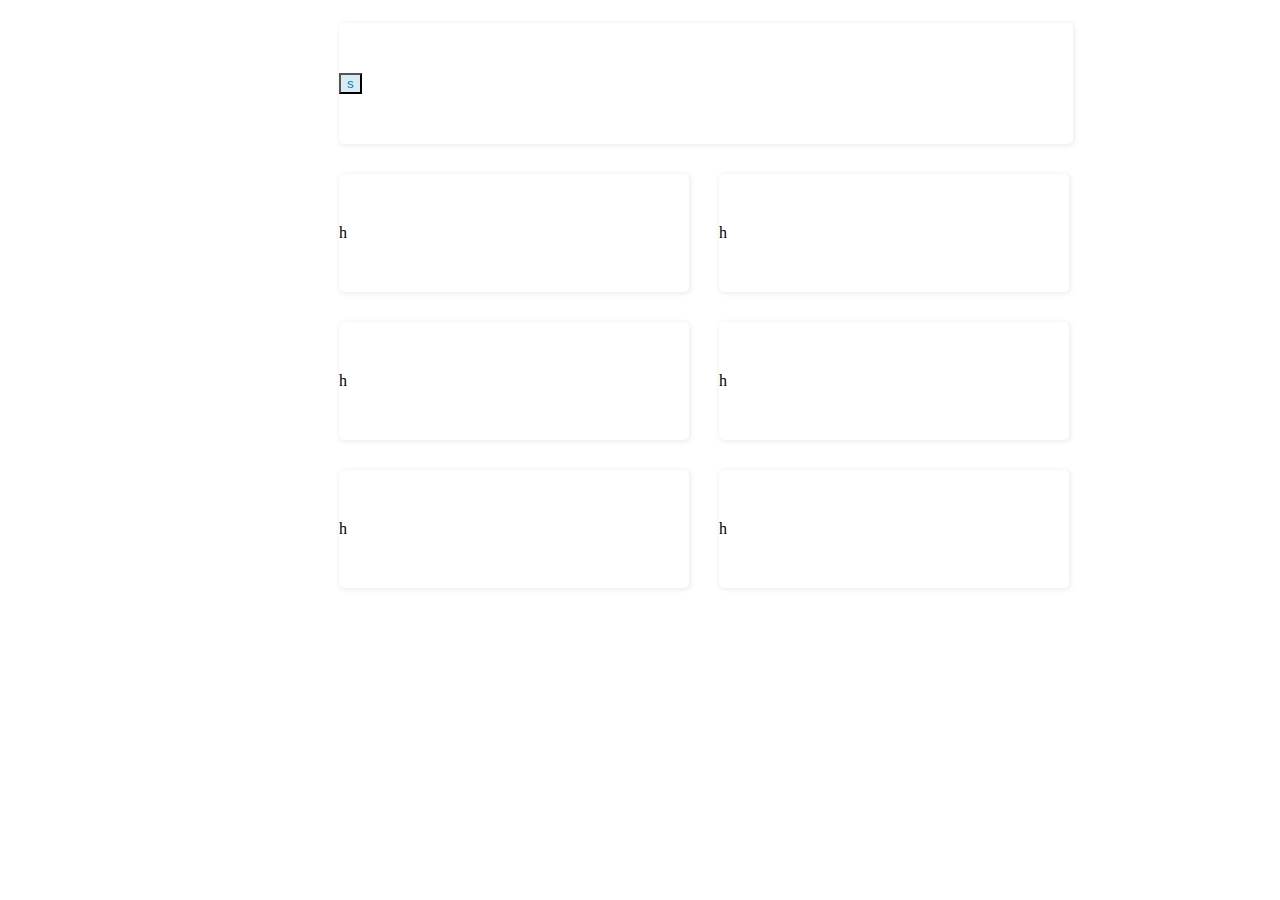
==== html/index.html @ aa1c4228 "Comienzo parte 2 del body" ====
<!DOCTYPE html>
<html lang="en">
<head>
    <meta charset="UTF-8">
    <meta name="viewport" content="width=device-width, initial-scale=1.0">
    <link rel="stylesheet" type="text/css" href="../css/index.css">
    <title>CaixaBank</title>
</head>
<body>

    <div class="l-columns">
        <div class="l-columns--2">
        <div class="c-card c-card--colspan"><button class="c-card__button">s</button></div>
    </div>
        <div class="c-card">h</div>
        <div class="c-card">h</div>
        <div class="c-card">h</div>
        <div class="c-card">h</div>
        <div class="c-card">h</div>
        <div class="c-card">h</div>
    </div>
    
    <div>

    </div>

</body>
</html>
---- css/index.css ----
:root {
    --color-primary: #D9ECF3;
    --color-secondary: #007EAE;
    --color-black: #ffffff;
    --color-shadow: #EEEEEE;
}


.c-card {
    --color-background: var(--color-shadow);

    box-shadow: 1px 1px 5px 1px var(--color-background);
    border-radius: 5px;
    width: 350px;
    padding: 50px 0px 50px 0px;
    margin: 15px 15px 15px 15px;
}

.c-card--colspan {
    padding-right: 384px;
}

.c-card__button {
    --color-strong: var(--color-primary);
    --color-weak: var(--color-secondary);

    background-color: var(--color-strong);
    color: var(--color-weak);
}

.l-columns {
    display: grid;
    grid-template-columns: 1fr 1fr;
    grid-template-rows: 1fr;
    width: 0px;
    margin-left: 25%; 
}

.l-columns--2 {
    grid-column: span 2;
}
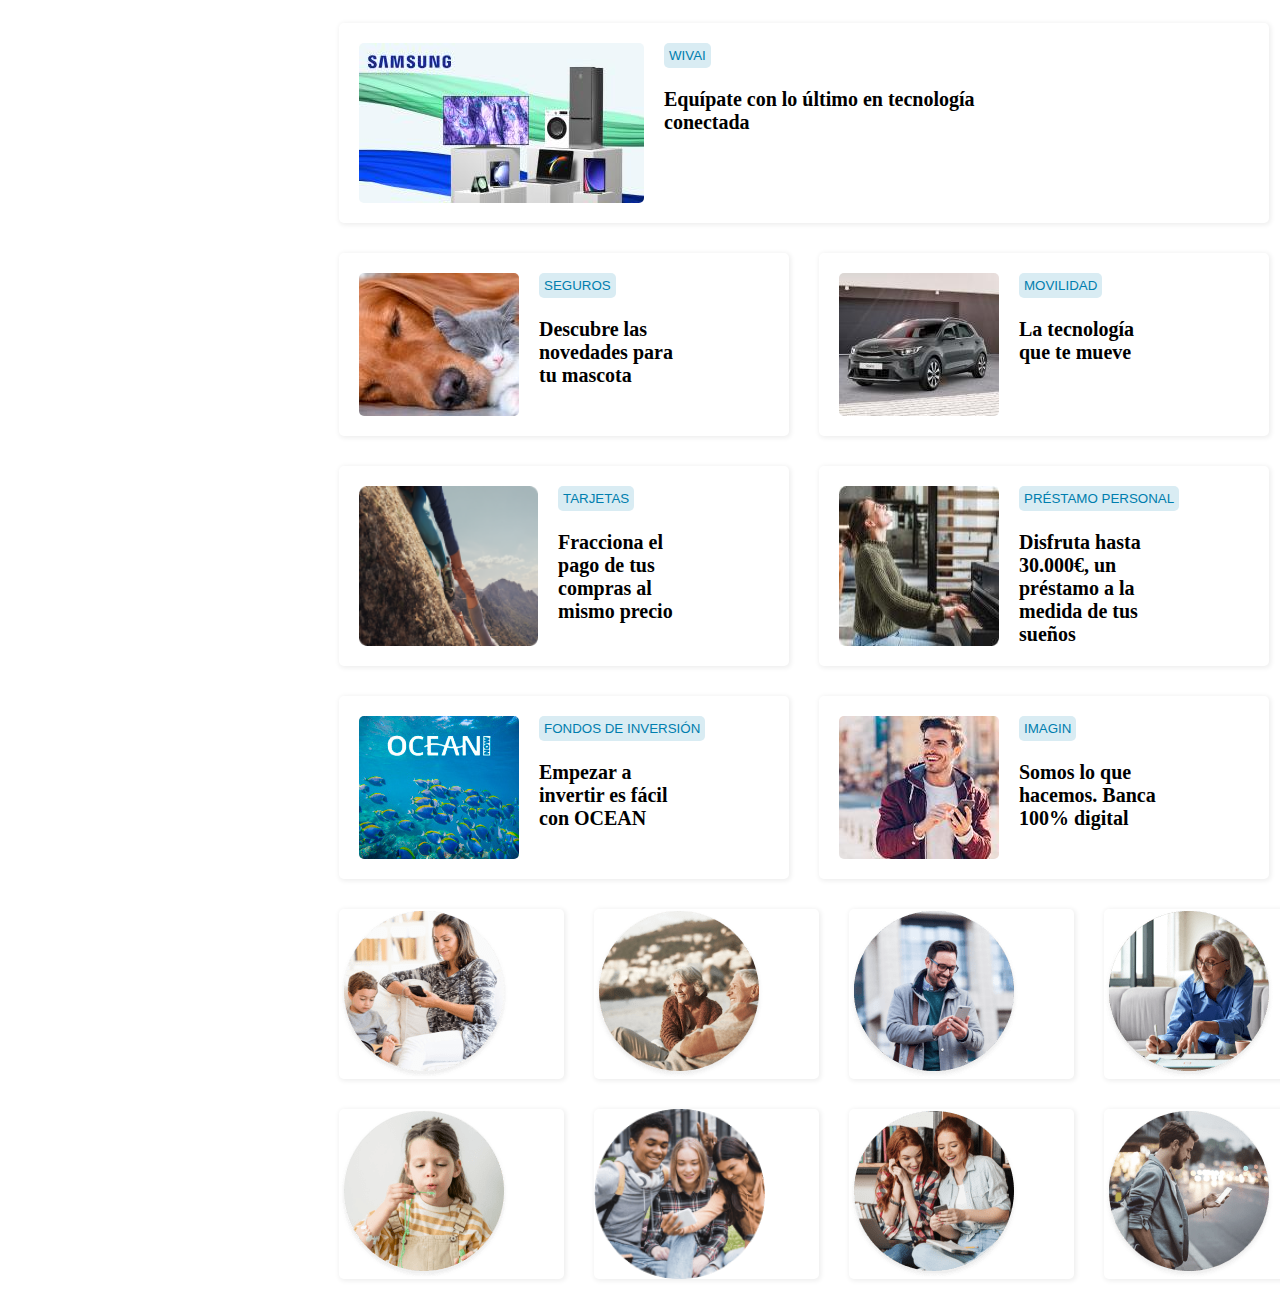
==== commit 2ee2df50: "Primer div terminado y empezando el segundo" ====
--- a/html/index.html
+++ b/html/index.html
@@ -1,28 +1,89 @@
 <!DOCTYPE html>
 <html lang="en">
+
 <head>
     <meta charset="UTF-8">
     <meta name="viewport" content="width=device-width, initial-scale=1.0">
     <link rel="stylesheet" type="text/css" href="../css/index.css">
     <title>CaixaBank</title>
 </head>
+
 <body>
 
     <div class="l-columns">
         <div class="l-columns--2">
-        <div class="c-card c-card--colspan"><button class="c-card__button">s</button></div>
+            <div class="c-card c-card--colspan"><img class="c-card__image"
+                    src="../images/ecosistemasamsungdoble.jpg" alt="">
+                <div><button class="c-card__button">WIVAI</button>
+                    <p class="c-card__text--colspan">Equípate con lo último en tecnología conectada</p>
+                </div>
+            </div>
+        </div>
+        <div class="c-card"><img class="c-card__image" src="../images/160x143_mascotas.jpg"
+                alt="">
+            <div>
+                <div><button class="c-card__button">SEGUROS</button>
+                    <p class="c-card__text">Descubre las novedades para tu mascota</p>
+                </div>
+            </div>
+        </div>
+        <div class="c-card"><img class="c-card__image" src="../images/160x143_imag_Destacado_home_simple_KIA.jpg"
+                alt="">
+            <div>
+                <div><button class="c-card__button">MOVILIDAD</button>
+                    <p class="c-card__text">La tecnología que te mueve</p>
+                </div>
+            </div>
+        </div>
+        <div class="c-card"><img class="c-card__image" src="../images/izzinow.png"
+                alt="">
+            <div>
+                <div><button class="c-card__button">TARJETAS</button>
+                    <p class="c-card__text">Fracciona el pago de tus compras al mismo precio</p>
+                </div>
+            </div>
+        </div>
+        <div class="c-card"><img class="c-card__image" src="../images/Destacado_HomeSimpleIMG-Personal.jpg"
+                alt="">
+            <div>
+                <div><button class="c-card__button">PRÉSTAMO PERSONAL</button>
+                    <p class="c-card__text">Disfruta hasta 30.000€, un préstamo a la medida de tus sueños</p>
+                </div>
+            </div>
+        </div>
+        <div class="c-card"><img class="c-card__image" src="../images/oceanOK.jpg"
+                alt="">
+            <div>
+                <div><button class="c-card__button">FONDOS DE INVERSIÓN</button>
+                    <p class="c-card__text">Empezar a invertir es fácil con OCEAN</p>
+                </div>
+            </div>
+        </div>
+        <div class="c-card"><img class="c-card__image" src="../images/160x143px_destacado_portal.jpg"
+            alt="">
+        <div>
+            <div><button class="c-card__button">IMAGIN</button>
+                <p class="c-card__text">Somos lo que hacemos. Banca 100% digital</p>
+            </div>
+        </div>
     </div>
-        <div class="c-card">h</div>
-        <div class="c-card">h</div>
-        <div class="c-card">h</div>
-        <div class="c-card">h</div>
-        <div class="c-card">h</div>
-        <div class="c-card">h</div>
     </div>
-    
+
+    <div class="l-columns l-columns--4">
+        <div class="c-card--modify"><img src="../images/Amedida_Desktop_08.png" alt=""></div>
+        <div class="c-card--modify"><img src="../images/Amedida_Desktop_05.png" alt=""></div>
+        <div class="c-card--modify"><img src="../images/bancapremier3_160.png" alt=""></div>
+        <div class="c-card--modify"><img src="../images/bancaprivada2_160.png" alt=""></div>
+        <div class="c-card--modify"><img src="../images/Amedida_Desktop_07.png" alt=""></div>
+        <div class="c-card--modify"><img src="../images/imaginteens.png" alt=""></div>
+        <div class="c-card--modify"><img src="../images/Amedida_Desktop_06.png" alt=""></div>
+        <div class="c-card--modify"><img src="../images/Amedida_Desktop_01.png" alt=""></div>
+    </div>
+
     <div>
 
     </div>
 
 </body>
+
 </html>--- a/css/index.css
+++ b/css/index.css
@@ -9,15 +9,15 @@
 .c-card {
     --color-background: var(--color-shadow);
 
+    display: flex;
     box-shadow: 1px 1px 5px 1px var(--color-background);
     border-radius: 5px;
-    width: 350px;
-    padding: 50px 0px 50px 0px;
+    width: 450px;
     margin: 15px 15px 15px 15px;
 }
 
 .c-card--colspan {
-    padding-right: 384px;
+    padding-right: 480px;
 }
 
 .c-card__button {
@@ -26,6 +26,37 @@
 
     background-color: var(--color-strong);
     color: var(--color-weak);
+    margin: 20px 0px 0px 0px;
+    padding: 5px;
+    border-radius: 5px 5px 5px 5px;
+    border-style: none;
+}
+
+.c-card__image {
+    margin: 20px 20px 20px 20px;
+    border-radius: 5px;
+}
+
+.c-card__text {
+    width: 140px;
+    font-weight: bold;
+    font-size: 20px;
+}
+
+.c-card__text--colspan {
+    width: 400px;
+    font-weight: bold;
+    font-size: 20px;
+}
+
+.c-card--modify {
+    --color-background: var(--color-shadow);
+
+    display: flex;
+    box-shadow: 1px 1px 5px 1px var(--color-background);
+    border-radius: 5px;
+    width: 225px;
+    margin: 15px 15px 15px 15px;
 }
 
 .l-columns {
@@ -38,4 +69,11 @@
 
 .l-columns--2 {
     grid-column: span 2;
+}
+
+.l-columns--4 {
+    --color-background: var(--color-background);
+    display: grid;
+    grid-template-columns: 1fr 1fr 1fr 1fr;
+    grid-template-rows: 1fr;
 }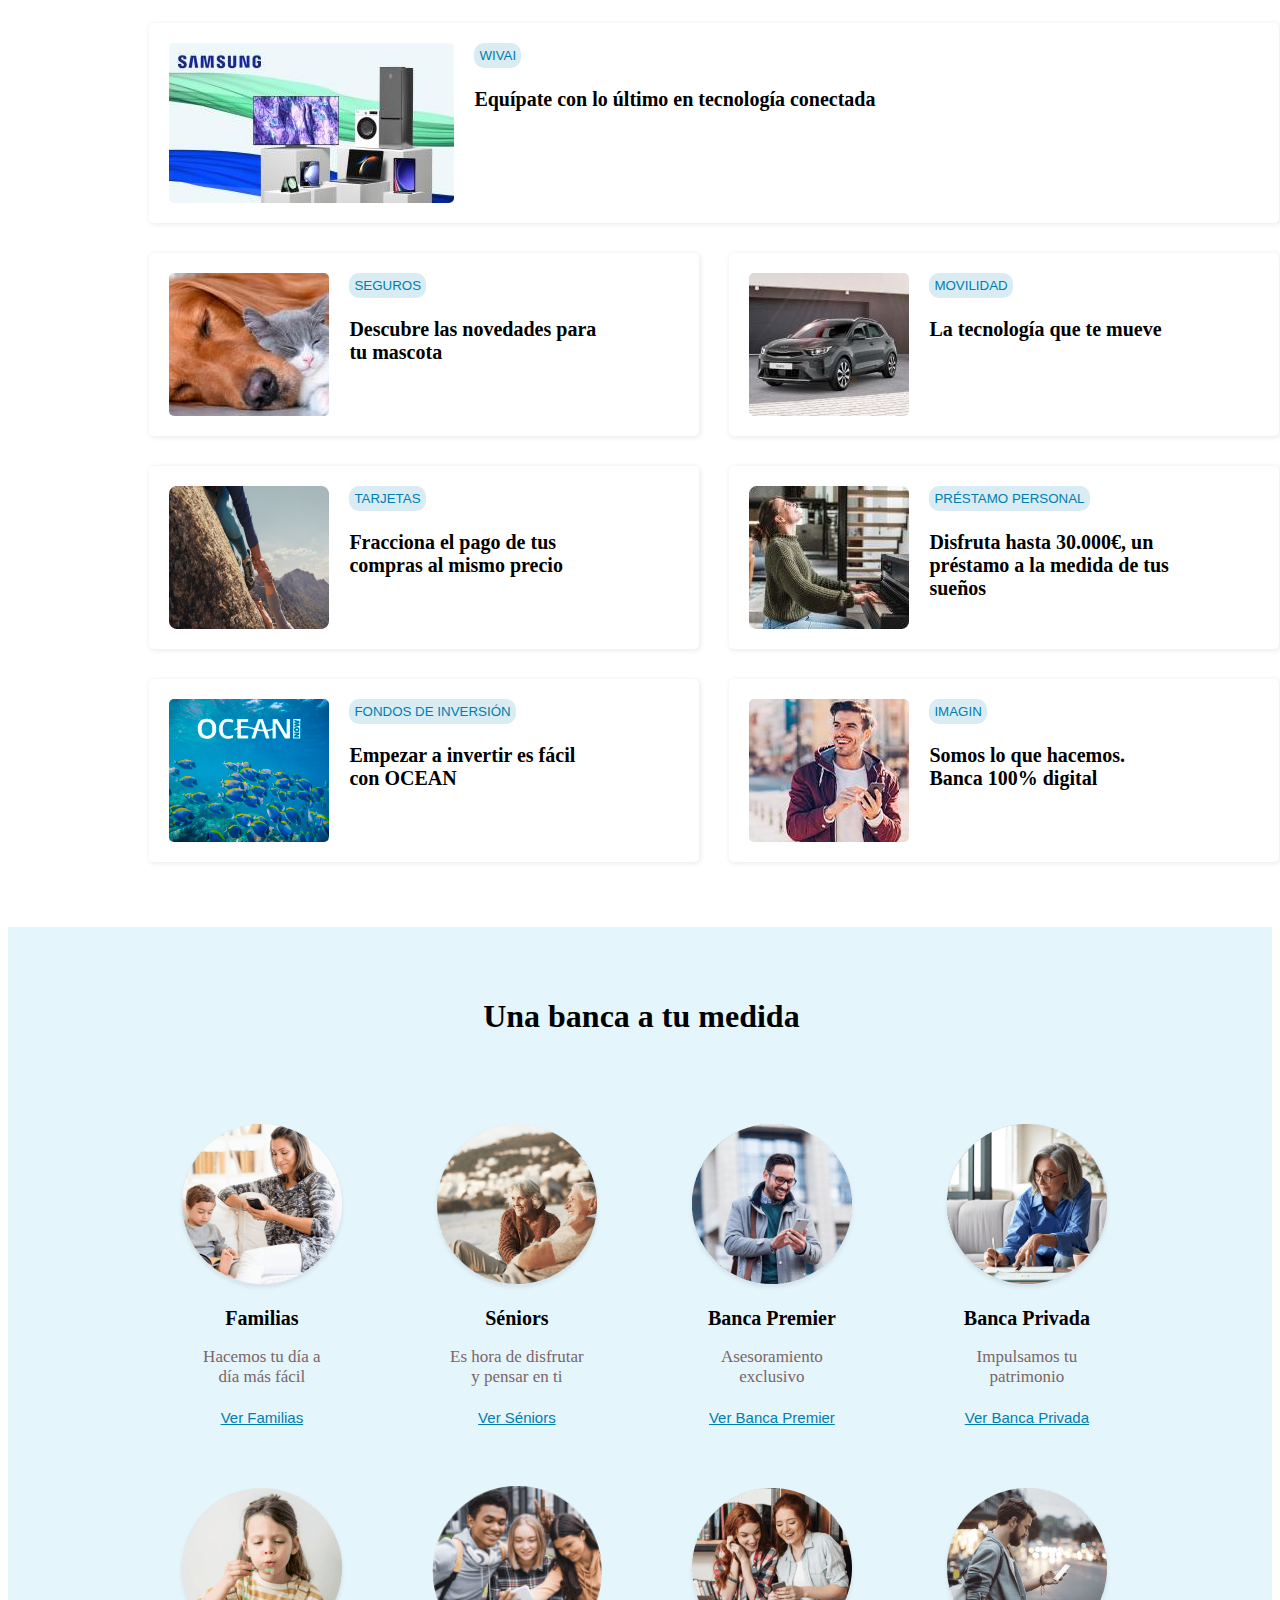
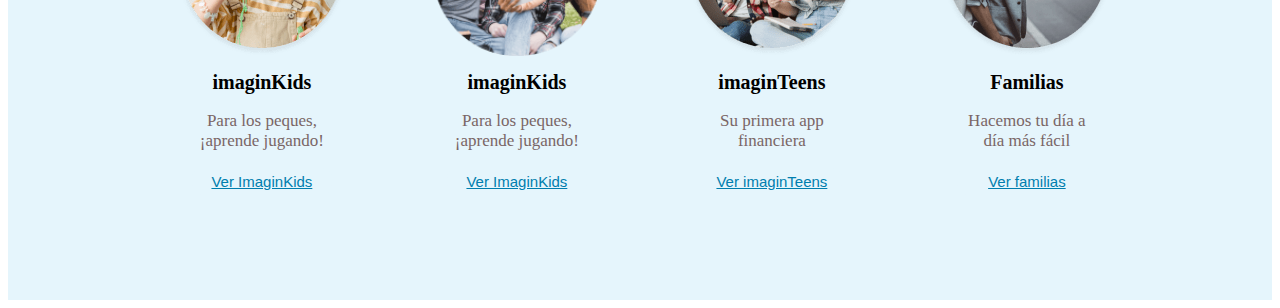
==== commit 26f5899c: "rama body 2 terminada" ====
--- a/html/index.html
+++ b/html/index.html
@@ -9,18 +9,17 @@
 </head>
 
 <body>
-
+    <div class="l-background">
     <div class="l-columns">
         <div class="l-columns--2">
-            <div class="c-card c-card--colspan"><img class="c-card__image"
-                    src="../images/ecosistemasamsungdoble.jpg" alt="">
+            <div class="c-card c-card--colspan"><img class="c-card__image" src="../images/ecosistemasamsungdoble.jpg"
+                    alt="">
                 <div><button class="c-card__button">WIVAI</button>
                     <p class="c-card__text--colspan">Equípate con lo último en tecnología conectada</p>
                 </div>
             </div>
         </div>
-        <div class="c-card"><img class="c-card__image" src="../images/160x143_mascotas.jpg"
-                alt="">
+        <div class="c-card"><img class="c-card__image" src="../images/160x143_mascotas.jpg" alt="">
             <div>
                 <div><button class="c-card__button">SEGUROS</button>
                     <p class="c-card__text">Descubre las novedades para tu mascota</p>
@@ -35,54 +34,85 @@
                 </div>
             </div>
         </div>
-        <div class="c-card"><img class="c-card__image" src="../images/izzinow.png"
-                alt="">
+        <div class="c-card"><img class="c-card__image" src="../images/izzinow.png" alt="">
             <div>
                 <div><button class="c-card__button">TARJETAS</button>
                     <p class="c-card__text">Fracciona el pago de tus compras al mismo precio</p>
                 </div>
             </div>
         </div>
-        <div class="c-card"><img class="c-card__image" src="../images/Destacado_HomeSimpleIMG-Personal.jpg"
-                alt="">
+        <div class="c-card"><img class="c-card__image" src="../images/Destacado_HomeSimpleIMG-Personal.jpg" alt="">
             <div>
                 <div><button class="c-card__button">PRÉSTAMO PERSONAL</button>
                     <p class="c-card__text">Disfruta hasta 30.000€, un préstamo a la medida de tus sueños</p>
                 </div>
             </div>
         </div>
-        <div class="c-card"><img class="c-card__image" src="../images/oceanOK.jpg"
-                alt="">
+        <div class="c-card"><img class="c-card__image" src="../images/oceanOK.jpg" alt="">
             <div>
                 <div><button class="c-card__button">FONDOS DE INVERSIÓN</button>
                     <p class="c-card__text">Empezar a invertir es fácil con OCEAN</p>
                 </div>
             </div>
         </div>
-        <div class="c-card"><img class="c-card__image" src="../images/160x143px_destacado_portal.jpg"
-            alt="">
-        <div>
-            <div><button class="c-card__button">IMAGIN</button>
-                <p class="c-card__text">Somos lo que hacemos. Banca 100% digital</p>
+        <div class="c-card"><img class="c-card__image" src="../images/160x143px_destacado_portal.jpg" alt="">
+            <div>
+                <div><button class="c-card__button">IMAGIN</button>
+                    <p class="c-card__text">Somos lo que hacemos. Banca 100% digital</p>
+                </div>
             </div>
         </div>
     </div>
+</div>
+
+    <div class="l-background l-background--modify">
+    <div class="l-columns l-columns--4">
+        <div class="l-columns l-columns--title">
+            <h1>Una banca a tu medida</h1>
+        </div>
+        <div class="c-card--modify"><img class="c-card__image c-card__image--modify"
+                src="../images/Amedida_Desktop_08.png" alt="">
+            <h3 class="c-card__title c-card__title--modify">Familias</h3>
+            <p class="c-card__text c-card__text--modify">Hacemos tu día a día más fácil</p>
+            <button class="c-card__button c-card__button--modify">Ver Familias</button>
+        </div>
+        <div class="c-card--modify"><img src="../images/Amedida_Desktop_05.png" alt="">
+            <h3 class="c-card__title c-card__title--modify">Séniors</h3>
+            <p class="c-card__text c-card__text--modify">Es hora de disfrutar y pensar en ti</p>
+            <button class="c-card__button c-card__button--modify">Ver Séniors</button>
+        </div>
+        <div class="c-card--modify"><img src="../images/bancapremier3_160.png" alt="">
+            <h3 class="c-card__title c-card__title--modify">Banca Premier</h3>
+            <p class="c-card__text c-card__text--modify">Asesoramiento exclusivo</p>
+            <button class="c-card__button c-card__button--modify">Ver Banca Premier</button>
+        </div>
+        <div class="c-card--modify"><img src="../images/bancaprivada2_160.png" alt="">
+            <h3 class="c-card__title c-card__title--modify">Banca Privada</h3>
+            <p class="c-card__text c-card__text--modify">Impulsamos tu patrimonio</p>
+            <button class="c-card__button c-card__button--modify">Ver Banca Privada</button>
+        </div>
+        <div class="c-card--modify"><img src="../images/Amedida_Desktop_07.png" alt="">
+            <h3 class="c-card__title c-card__title--modify">imaginKids</h3>
+            <p class="c-card__text c-card__text--modify">Para los peques, ¡aprende jugando!</p>
+            <button class="c-card__button c-card__button--modify">Ver ImaginKids</button>
+        </div>
+        <div class="c-card--modify"><img src="../images/imaginteens.png" alt="">
+            <h3 class="c-card__title c-card__title--modify">imaginKids</h3>
+            <p class="c-card__text c-card__text--modify">Para los peques, ¡aprende jugando!</p>
+            <button class="c-card__button c-card__button--modify">Ver ImaginKids</button>
+        </div>
+        <div class="c-card--modify"><img src="../images/Amedida_Desktop_06.png" alt="">
+            <h3 class="c-card__title c-card__title--modify">imaginTeens</h3>
+            <p class="c-card__text c-card__text--modify">Su primera app financiera</p>
+            <button class="c-card__button c-card__button--modify">Ver imaginTeens</button>
+        </div>
+        <div class="c-card--modify"><img src="../images/Amedida_Desktop_01.png" alt="">
+            <h3 class="c-card__title c-card__title--modify">Familias</h3>
+            <p class="c-card__text c-card__text--modify">Hacemos tu día a día más fácil</p>
+            <button class="c-card__button c-card__button--modify">Ver familias</button>
+        </div>
     </div>
-
-    <div class="l-columns l-columns--4">
-        <div class="c-card--modify"><img src="../images/Amedida_Desktop_08.png" alt=""></div>
-        <div class="c-card--modify"><img src="../images/Amedida_Desktop_05.png" alt=""></div>
-        <div class="c-card--modify"><img src="../images/bancapremier3_160.png" alt=""></div>
-        <div class="c-card--modify"><img src="../images/bancaprivada2_160.png" alt=""></div>
-        <div class="c-card--modify"><img src="../images/Amedida_Desktop_07.png" alt=""></div>
-        <div class="c-card--modify"><img src="../images/imaginteens.png" alt=""></div>
-        <div class="c-card--modify"><img src="../images/Amedida_Desktop_06.png" alt=""></div>
-        <div class="c-card--modify"><img src="../images/Amedida_Desktop_01.png" alt=""></div>
-    </div>
-
-    <div>
-
-    </div>
+</div>
 
 </body>
 
--- a/css/index.css
+++ b/css/index.css
@@ -1,23 +1,29 @@
 :root {
     --color-primary: #D9ECF3;
     --color-secondary: #007EAE;
-    --color-black: #ffffff;
+    --color-black: #000000;
+    --color-white: #ffffff;
     --color-shadow: #EEEEEE;
+    --color-background: #E5F5FC;
+    --color-text-secondary: #7A6666;
 }
 
-
 .c-card {
-    --color-background: var(--color-shadow);
+    --color-background-shadow: var(--color-shadow);
 
     display: flex;
-    box-shadow: 1px 1px 5px 1px var(--color-background);
+    box-shadow: 1px 1px 5px 1px var(--color-background-shadow);
     border-radius: 5px;
-    width: 450px;
+    width: 550px;
     margin: 15px 15px 15px 15px;
 }
 
+.c-card:hover {
+    cursor: pointer;
+}
+
 .c-card--colspan {
-    padding-right: 480px;
+    padding-right: 580px;
 }
 
 .c-card__button {
@@ -28,8 +34,28 @@
     color: var(--color-weak);
     margin: 20px 0px 0px 0px;
     padding: 5px;
-    border-radius: 5px 5px 5px 5px;
+    border-radius: 10px 10px 10px 10px;
     border-style: none;
+}
+
+.c-card__button:hover {
+    cursor: pointer;
+}
+
+.c-card__button--modify {
+    --color-weak: var(--color-secondary);
+    --color-strong: var(--color-background);
+
+    width: 140px;
+    font-weight: normal;
+    margin: 0px 0px 25px 0px;
+    font-size: 15px;
+    text-align: center;
+    text-decoration: underline;
+}
+
+.c-card__button--modify:hover {
+    cursor: pointer;
 }
 
 .c-card__image {
@@ -38,25 +64,47 @@
 }
 
 .c-card__text {
-    width: 140px;
+    width: 250px;
     font-weight: bold;
     font-size: 20px;
 }
 
 .c-card__text--colspan {
-    width: 400px;
+    width: 500px;
     font-weight: bold;
     font-size: 20px;
 }
 
+.c-card__text--modify {
+    --color-text: var(--color-text-secondary);
+
+    color: var(--color-text);
+    width: 140px;
+    font-weight: normal;
+    font-size: 17px;
+    text-align: center;
+}
+
+.c-card__image--modify {
+    margin: 0px;
+    border-radius: 0px;
+    text-align: center;
+}
+
+.c-card__title--modify {
+    width: 140px;
+    font-weight: bold;
+    margin: 15px 0px 0px 0px;
+    font-size: 20px;
+    text-align: center;
+}
+
 .c-card--modify {
-    --color-background: var(--color-shadow);
-
     display: flex;
-    box-shadow: 1px 1px 5px 1px var(--color-background);
-    border-radius: 5px;
     width: 225px;
     margin: 15px 15px 15px 15px;
+    flex-direction: column;
+    align-items: center;
 }
 
 .l-columns {
@@ -64,7 +112,8 @@
     grid-template-columns: 1fr 1fr;
     grid-template-rows: 1fr;
     width: 0px;
-    margin-left: 25%; 
+    margin-left: 10%;
+    margin-bottom: 50px;
 }
 
 .l-columns--2 {
@@ -72,8 +121,26 @@
 }
 
 .l-columns--4 {
-    --color-background: var(--color-background);
     display: grid;
     grid-template-columns: 1fr 1fr 1fr 1fr;
     grid-template-rows: 1fr;
+    background-color: #000000;
+}
+
+.l-columns--title {
+    grid-column: span 4;
+    width: 700px;
+    text-align: center;
+    padding-left: 230px;
+}
+
+.l-background {
+    --color-back: var(--color-white);
+
+    background-color: var(--color-back);
+}
+
+.l-background--modify {
+    --color-back: var(--color-background);
+    padding: 50px 0px 15px 0px;
 }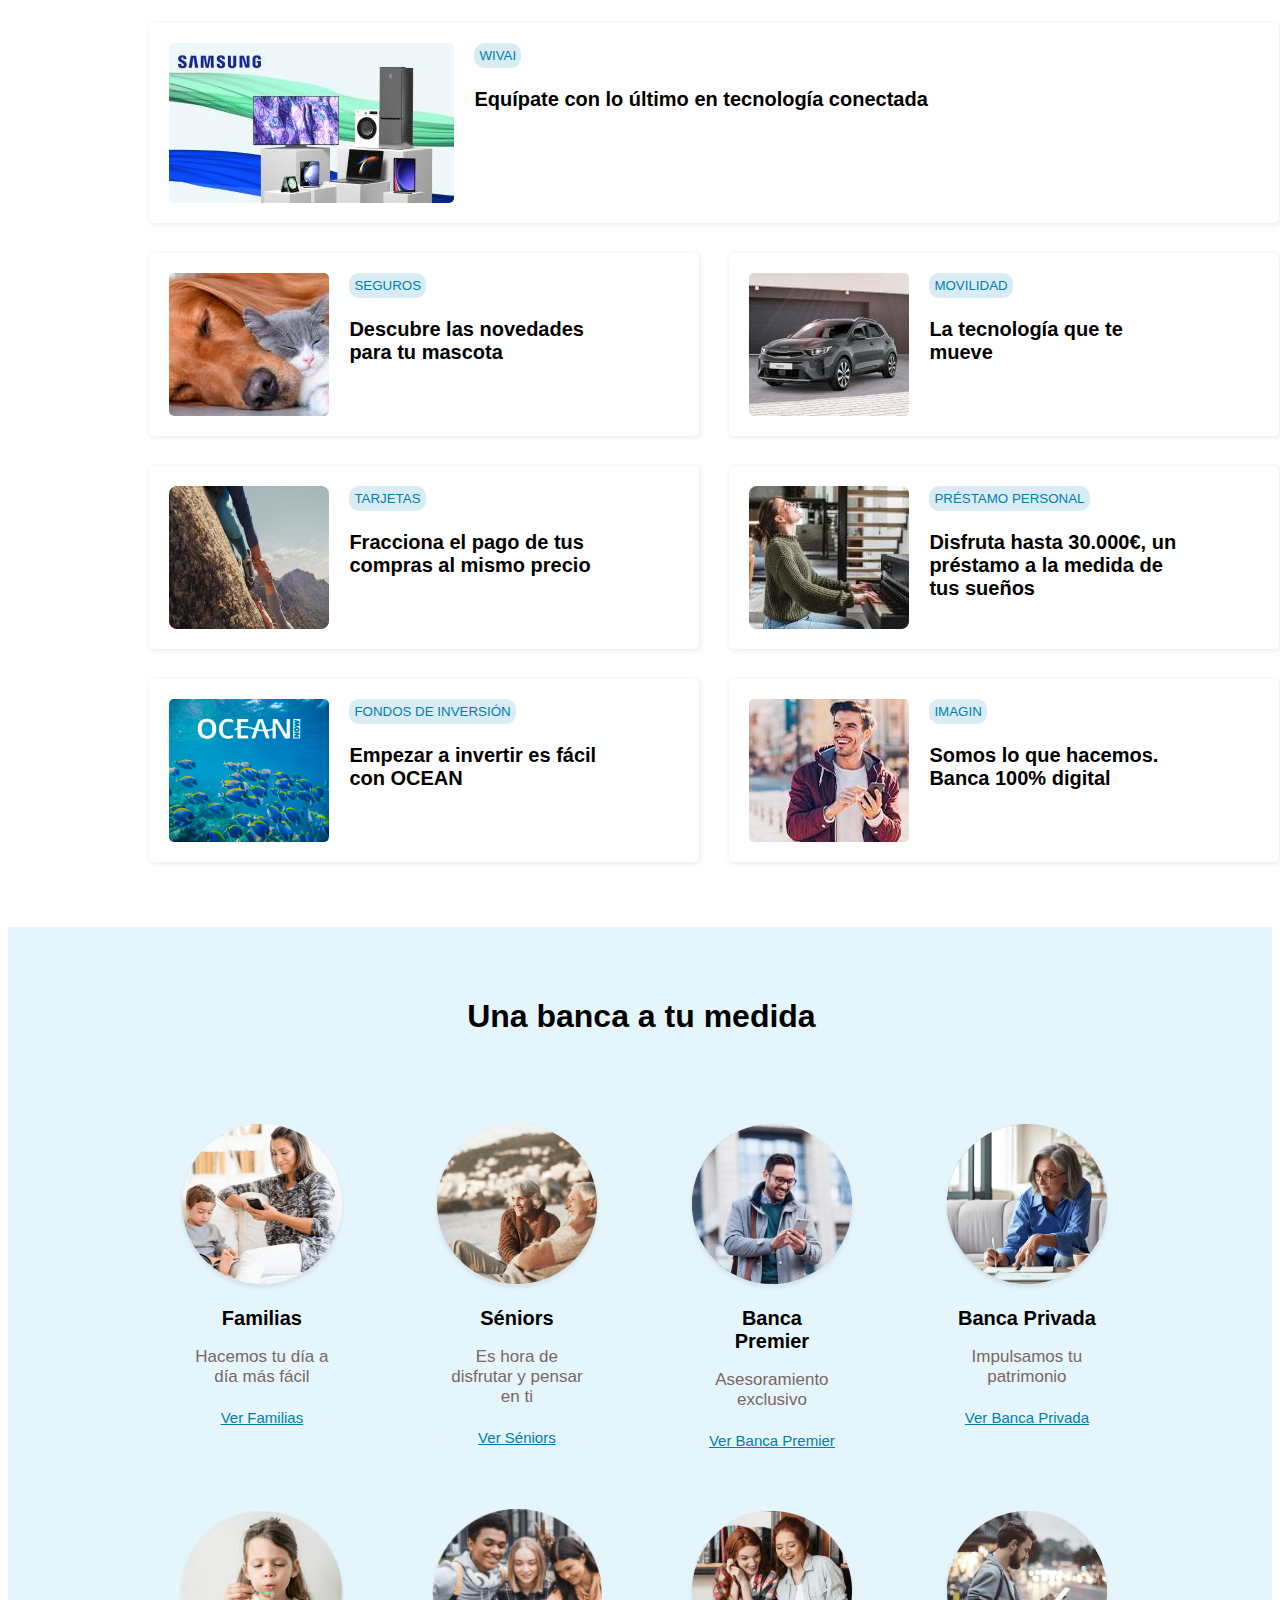
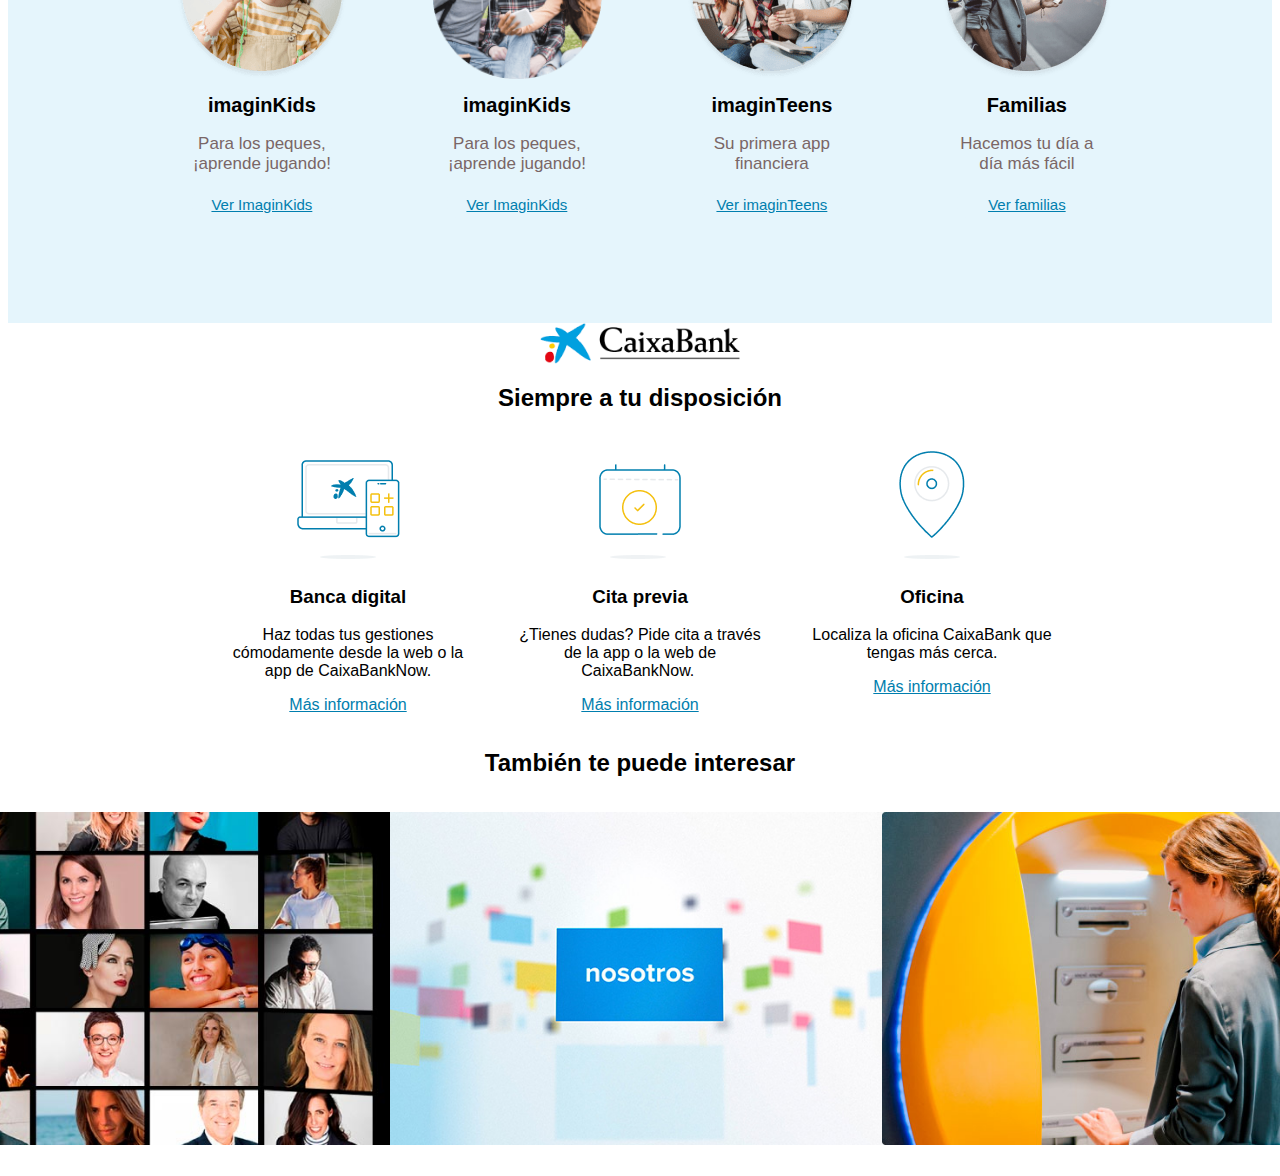
==== commit 56bc0723: "join body 2 to body 3" ====
--- a/html/index.html
+++ b/html/index.html
@@ -10,109 +10,177 @@
 
 <body>
     <div class="l-background">
-    <div class="l-columns">
-        <div class="l-columns--2">
-            <div class="c-card c-card--colspan"><img class="c-card__image" src="../images/ecosistemasamsungdoble.jpg"
-                    alt="">
-                <div><button class="c-card__button">WIVAI</button>
-                    <p class="c-card__text--colspan">Equípate con lo último en tecnología conectada</p>
+        <div class="l-columns">
+            <div class="l-columns--2">
+                <div class="c-card c-card--colspan"><img class="c-card__image"
+                        src="../images/ecosistemasamsungdoble.jpg" alt="">
+                    <div><button class="c-card__button">WIVAI</button>
+                        <p class="c-card__text--colspan">Equípate con lo último en tecnología conectada</p>
+                    </div>
                 </div>
             </div>
-        </div>
-        <div class="c-card"><img class="c-card__image" src="../images/160x143_mascotas.jpg" alt="">
-            <div>
-                <div><button class="c-card__button">SEGUROS</button>
-                    <p class="c-card__text">Descubre las novedades para tu mascota</p>
+            <div class="c-card"><img class="c-card__image" src="../images/160x143_mascotas.jpg" alt="">
+                <div>
+                    <div><button class="c-card__button">SEGUROS</button>
+                        <p class="c-card__text">Descubre las novedades para tu mascota</p>
+                    </div>
                 </div>
             </div>
-        </div>
-        <div class="c-card"><img class="c-card__image" src="../images/160x143_imag_Destacado_home_simple_KIA.jpg"
-                alt="">
-            <div>
-                <div><button class="c-card__button">MOVILIDAD</button>
-                    <p class="c-card__text">La tecnología que te mueve</p>
+            <div class="c-card"><img class="c-card__image" src="../images/160x143_imag_Destacado_home_simple_KIA.jpg"
+                    alt="">
+                <div>
+                    <div><button class="c-card__button">MOVILIDAD</button>
+                        <p class="c-card__text">La tecnología que te mueve</p>
+                    </div>
                 </div>
             </div>
-        </div>
-        <div class="c-card"><img class="c-card__image" src="../images/izzinow.png" alt="">
-            <div>
-                <div><button class="c-card__button">TARJETAS</button>
-                    <p class="c-card__text">Fracciona el pago de tus compras al mismo precio</p>
+            <div class="c-card"><img class="c-card__image" src="../images/izzinow.png" alt="">
+                <div>
+                    <div><button class="c-card__button">TARJETAS</button>
+                        <p class="c-card__text">Fracciona el pago de tus compras al mismo precio</p>
+                    </div>
                 </div>
             </div>
-        </div>
-        <div class="c-card"><img class="c-card__image" src="../images/Destacado_HomeSimpleIMG-Personal.jpg" alt="">
-            <div>
-                <div><button class="c-card__button">PRÉSTAMO PERSONAL</button>
-                    <p class="c-card__text">Disfruta hasta 30.000€, un préstamo a la medida de tus sueños</p>
+            <div class="c-card"><img class="c-card__image" src="../images/Destacado_HomeSimpleIMG-Personal.jpg" alt="">
+                <div>
+                    <div><button class="c-card__button">PRÉSTAMO PERSONAL</button>
+                        <p class="c-card__text">Disfruta hasta 30.000€, un préstamo a la medida de tus sueños</p>
+                    </div>
                 </div>
             </div>
-        </div>
-        <div class="c-card"><img class="c-card__image" src="../images/oceanOK.jpg" alt="">
-            <div>
-                <div><button class="c-card__button">FONDOS DE INVERSIÓN</button>
-                    <p class="c-card__text">Empezar a invertir es fácil con OCEAN</p>
+            <div class="c-card"><img class="c-card__image" src="../images/oceanOK.jpg" alt="">
+                <div>
+                    <div><button class="c-card__button">FONDOS DE INVERSIÓN</button>
+                        <p class="c-card__text">Empezar a invertir es fácil con OCEAN</p>
+                    </div>
                 </div>
             </div>
-        </div>
-        <div class="c-card"><img class="c-card__image" src="../images/160x143px_destacado_portal.jpg" alt="">
-            <div>
-                <div><button class="c-card__button">IMAGIN</button>
-                    <p class="c-card__text">Somos lo que hacemos. Banca 100% digital</p>
+            <div class="c-card"><img class="c-card__image" src="../images/160x143px_destacado_portal.jpg" alt="">
+                <div>
+                    <div><button class="c-card__button">IMAGIN</button>
+                        <p class="c-card__text">Somos lo que hacemos. Banca 100% digital</p>
+                    </div>
                 </div>
             </div>
         </div>
     </div>
-</div>
 
     <div class="l-background l-background--modify">
-    <div class="l-columns l-columns--4">
-        <div class="l-columns l-columns--title">
-            <h1>Una banca a tu medida</h1>
-        </div>
-        <div class="c-card--modify"><img class="c-card__image c-card__image--modify"
-                src="../images/Amedida_Desktop_08.png" alt="">
-            <h3 class="c-card__title c-card__title--modify">Familias</h3>
-            <p class="c-card__text c-card__text--modify">Hacemos tu día a día más fácil</p>
-            <button class="c-card__button c-card__button--modify">Ver Familias</button>
-        </div>
-        <div class="c-card--modify"><img src="../images/Amedida_Desktop_05.png" alt="">
-            <h3 class="c-card__title c-card__title--modify">Séniors</h3>
-            <p class="c-card__text c-card__text--modify">Es hora de disfrutar y pensar en ti</p>
-            <button class="c-card__button c-card__button--modify">Ver Séniors</button>
-        </div>
-        <div class="c-card--modify"><img src="../images/bancapremier3_160.png" alt="">
-            <h3 class="c-card__title c-card__title--modify">Banca Premier</h3>
-            <p class="c-card__text c-card__text--modify">Asesoramiento exclusivo</p>
-            <button class="c-card__button c-card__button--modify">Ver Banca Premier</button>
-        </div>
-        <div class="c-card--modify"><img src="../images/bancaprivada2_160.png" alt="">
-            <h3 class="c-card__title c-card__title--modify">Banca Privada</h3>
-            <p class="c-card__text c-card__text--modify">Impulsamos tu patrimonio</p>
-            <button class="c-card__button c-card__button--modify">Ver Banca Privada</button>
-        </div>
-        <div class="c-card--modify"><img src="../images/Amedida_Desktop_07.png" alt="">
-            <h3 class="c-card__title c-card__title--modify">imaginKids</h3>
-            <p class="c-card__text c-card__text--modify">Para los peques, ¡aprende jugando!</p>
-            <button class="c-card__button c-card__button--modify">Ver ImaginKids</button>
-        </div>
-        <div class="c-card--modify"><img src="../images/imaginteens.png" alt="">
-            <h3 class="c-card__title c-card__title--modify">imaginKids</h3>
-            <p class="c-card__text c-card__text--modify">Para los peques, ¡aprende jugando!</p>
-            <button class="c-card__button c-card__button--modify">Ver ImaginKids</button>
-        </div>
-        <div class="c-card--modify"><img src="../images/Amedida_Desktop_06.png" alt="">
-            <h3 class="c-card__title c-card__title--modify">imaginTeens</h3>
-            <p class="c-card__text c-card__text--modify">Su primera app financiera</p>
-            <button class="c-card__button c-card__button--modify">Ver imaginTeens</button>
-        </div>
-        <div class="c-card--modify"><img src="../images/Amedida_Desktop_01.png" alt="">
-            <h3 class="c-card__title c-card__title--modify">Familias</h3>
-            <p class="c-card__text c-card__text--modify">Hacemos tu día a día más fácil</p>
-            <button class="c-card__button c-card__button--modify">Ver familias</button>
+        <div class="l-columns l-columns--4">
+            <div class="l-columns l-columns--title">
+                <h1>Una banca a tu medida</h1>
+            </div>
+            <div class="c-card--modify"><img class="c-card__image c-card__image--modify"
+                    src="../images/Amedida_Desktop_08.png" alt="">
+                <h3 class="c-card__title c-card__title--modify">Familias</h3>
+                <p class="c-card__text c-card__text--modify">Hacemos tu día a día más fácil</p>
+                <button class="c-card__button c-card__button--modify">Ver Familias</button>
+            </div>
+            <div class="c-card--modify"><img src="../images/Amedida_Desktop_05.png" alt="">
+                <h3 class="c-card__title c-card__title--modify">Séniors</h3>
+                <p class="c-card__text c-card__text--modify">Es hora de disfrutar y pensar en ti</p>
+                <button class="c-card__button c-card__button--modify">Ver Séniors</button>
+            </div>
+            <div class="c-card--modify"><img src="../images/bancapremier3_160.png" alt="">
+                <h3 class="c-card__title c-card__title--modify">Banca Premier</h3>
+                <p class="c-card__text c-card__text--modify">Asesoramiento exclusivo</p>
+                <button class="c-card__button c-card__button--modify">Ver Banca Premier</button>
+            </div>
+            <div class="c-card--modify"><img src="../images/bancaprivada2_160.png" alt="">
+                <h3 class="c-card__title c-card__title--modify">Banca Privada</h3>
+                <p class="c-card__text c-card__text--modify">Impulsamos tu patrimonio</p>
+                <button class="c-card__button c-card__button--modify">Ver Banca Privada</button>
+            </div>
+            <div class="c-card--modify"><img src="../images/Amedida_Desktop_07.png" alt="">
+                <h3 class="c-card__title c-card__title--modify">imaginKids</h3>
+                <p class="c-card__text c-card__text--modify">Para los peques, ¡aprende jugando!</p>
+                <button class="c-card__button c-card__button--modify">Ver ImaginKids</button>
+            </div>
+            <div class="c-card--modify"><img src="../images/imaginteens.png" alt="">
+                <h3 class="c-card__title c-card__title--modify">imaginKids</h3>
+                <p class="c-card__text c-card__text--modify">Para los peques, ¡aprende jugando!</p>
+                <button class="c-card__button c-card__button--modify">Ver ImaginKids</button>
+            </div>
+            <div class="c-card--modify"><img src="../images/Amedida_Desktop_06.png" alt="">
+                <h3 class="c-card__title c-card__title--modify">imaginTeens</h3>
+                <p class="c-card__text c-card__text--modify">Su primera app financiera</p>
+                <button class="c-card__button c-card__button--modify">Ver imaginTeens</button>
+            </div>
+            <div class="c-card--modify"><img src="../images/Amedida_Desktop_01.png" alt="">
+                <h3 class="c-card__title c-card__title--modify">Familias</h3>
+                <p class="c-card__text c-card__text--modify">Hacemos tu día a día más fácil</p>
+                <button class="c-card__button c-card__button--modify">Ver familias</button>
+            </div>
         </div>
     </div>
-</div>
+
+    <div class="l-main-page">
+        <nav class="l-head">
+            <img class="c-logo" src="../images/logo-caixa.png" alt="">
+        </nav>
+        <div class="l-disposition">
+            <h2 class="c-subtitle">Siempre a tu disposición</h2>
+            <ul class="l-colums l-colums--3">
+                <li class="c-card c-card--vertical">
+                    <div class="c-card-image">
+                        <img class="c-card-image" src="../images/banca-digital.png">
+                    </div>
+                    <h3 class="c-subtitle c-subtitle--litle">Banca digital</h3>
+                    <div class="c-text">
+                        <p>Haz todas tus gestiones cómodamente desde la web o la app de CaixaBankNow.</p>
+                    </div>
+                    <a class="c-link"
+                        href="https://www.caixabank.es/particular/banca-distancia.html?loce=homepart-1-1-destacado-BancaDigital-BancaDigital-NA"
+                        title="Más información">Más información</a>
+                </li>
+                <li class="c-card c-card--vertical">
+                    <div class="c-card-image">
+                        <img class="c-card-image" src="../images/cita-previa.png">
+                    </div>
+                    <h3 class="c-subtitle c-subtitle--litle">Cita previa</h3>
+                    <div class="c-text">
+                        <p>¿Tienes dudas? Pide cita a través de la app o la web de CaixaBankNow.&nbsp;</p>
+                    </div>
+                    <a class="c-link"
+                        href="https://www.caixabank.es/particular/bancadistancia/cita-previa.html?loce=homepart-1-2-destacado-BancaDigital-CitaPrevia-NA"
+                        title="Más información">Más información</a>
+                </li>
+                <li class="c-card c-card--vertical">
+                    <div class="c-card-image">
+                        <img class="c-card-image" src="../images/oficina.png">
+                    </div>
+                    <h3 class="c-subtitle c-subtitle--litle">Oficina</h3>
+                    <div class="c-text">
+                        <p>Localiza la oficina CaixaBank que tengas más cerca.</p>
+                    </div>
+                    <a class="c-link"
+                        href="https://www.caixabank.es/apl/localizador/caixamaps/index_es.html?loce=homepart-1-3-destacado-NA-Oficina-NA"
+                        title="Más información">Más información</a>
+                </li>
+            </ul>
+
+        </div>
+        <div class="l-interests">
+            <h2 class="c-subtitle">También te puede interesar</h2>
+            <ul class="l-colums l-colums--3 l-colums--padding">
+                <li class="c-card c-card--vertical">
+                    <div class="c-card-image">
+                        <img class="c-card-image c-card-img--big" src="../images/interests-faces.jpg">
+                    </div>
+                </li>
+                <li class="c-card c-card--vertical">
+                    <div class="c-card-image">
+                        <img class="c-card-image c-card-img--big" src="../images/interests-colors.jpg">
+                    </div>
+                </li>
+                <li class="c-card c-card--vertical">
+                    <div class="c-card-image">
+                        <img class="c-card-image c-card-img--big" src="../images/interests-atm.jpg">
+                    </div>
+                </li>
+            </ul>
+        </div>
+    </div>
 
 </body>
 
--- a/css/index.css
+++ b/css/index.css
@@ -8,6 +8,10 @@
     --color-text-secondary: #7A6666;
 }
 
+*{
+    font-family: sans-serif;
+}
+
 .c-card {
     --color-background-shadow: var(--color-shadow);
 
@@ -16,6 +20,51 @@
     border-radius: 5px;
     width: 550px;
     margin: 15px 15px 15px 15px;
+}
+
+.c-card-image{
+    display: flex;
+    justify-content: center;
+}
+
+.c-card--vertical{
+    box-shadow: none;
+    width: 250px;
+
+    display: flex;
+    flex-direction: column;
+}
+
+.c-subtitle--litle{
+    text-align: center;
+    margin-bottom: 1px;
+}
+
+.c-card-img--big{
+    width: 500px;
+    height: auto;
+}
+
+.c-text{
+    text-align: center;
+    margin-top: 1px;
+}
+
+.c-link{
+    --color-link: var( --color-secondary);
+
+    color: var( --color-link);
+    display: flex;
+    justify-content: center;
+}
+
+.c-logo{
+    width: 200px;
+    height: auto;
+}
+
+.c-subtitle{
+    text-align: center;
 }
 
 .c-card:hover {
@@ -116,6 +165,11 @@
     margin-bottom: 50px;
 }
 
+.l-head{
+    display: flex;
+    justify-content: center;
+}
+
 .l-columns--2 {
     grid-column: span 2;
 }
@@ -127,6 +181,17 @@
     background-color: #000000;
 }
 
+.l-colums--3{
+    display: flex;
+    flex-wrap: wrap;
+    justify-content: space-between;
+    padding: 0px 200px 0px 200px;
+}
+
+.l-colums--padding{
+    padding: 0px 0px 0px 0px;
+}
+
 .l-columns--title {
     grid-column: span 4;
     width: 700px;
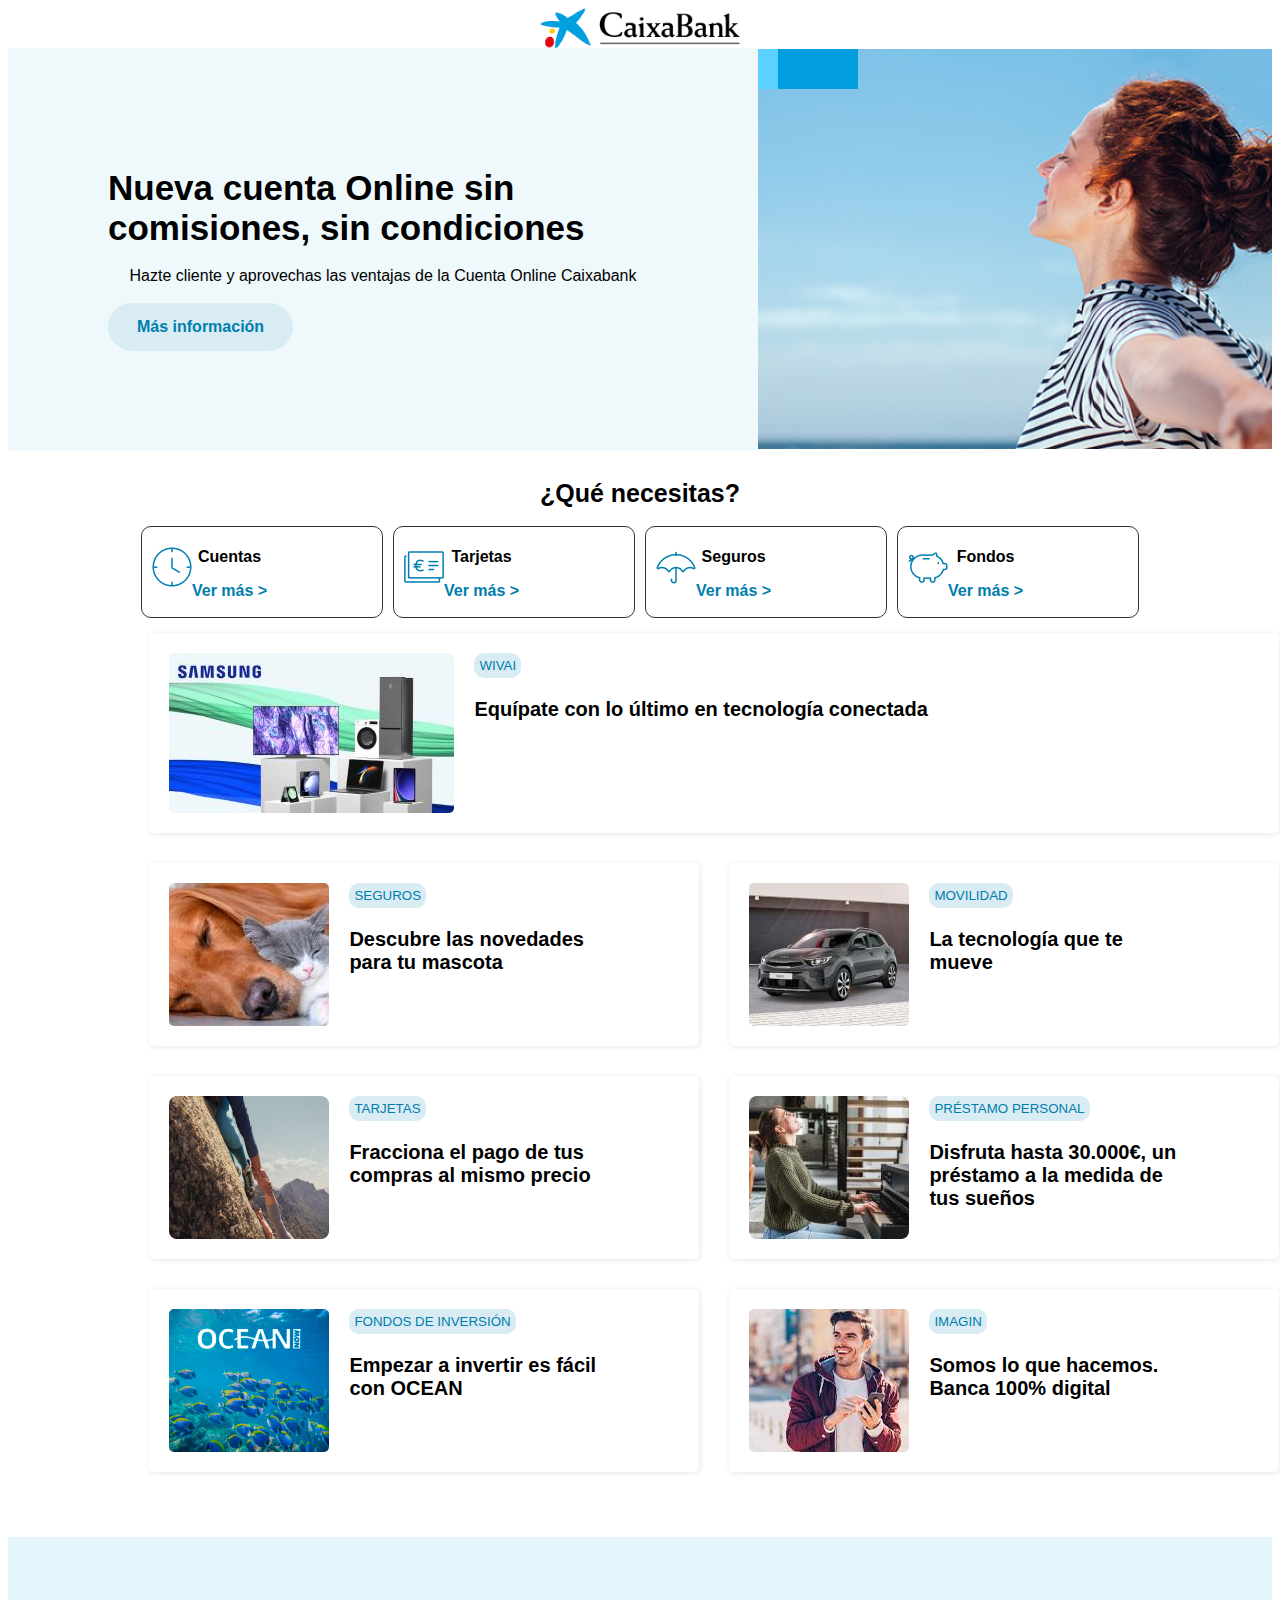
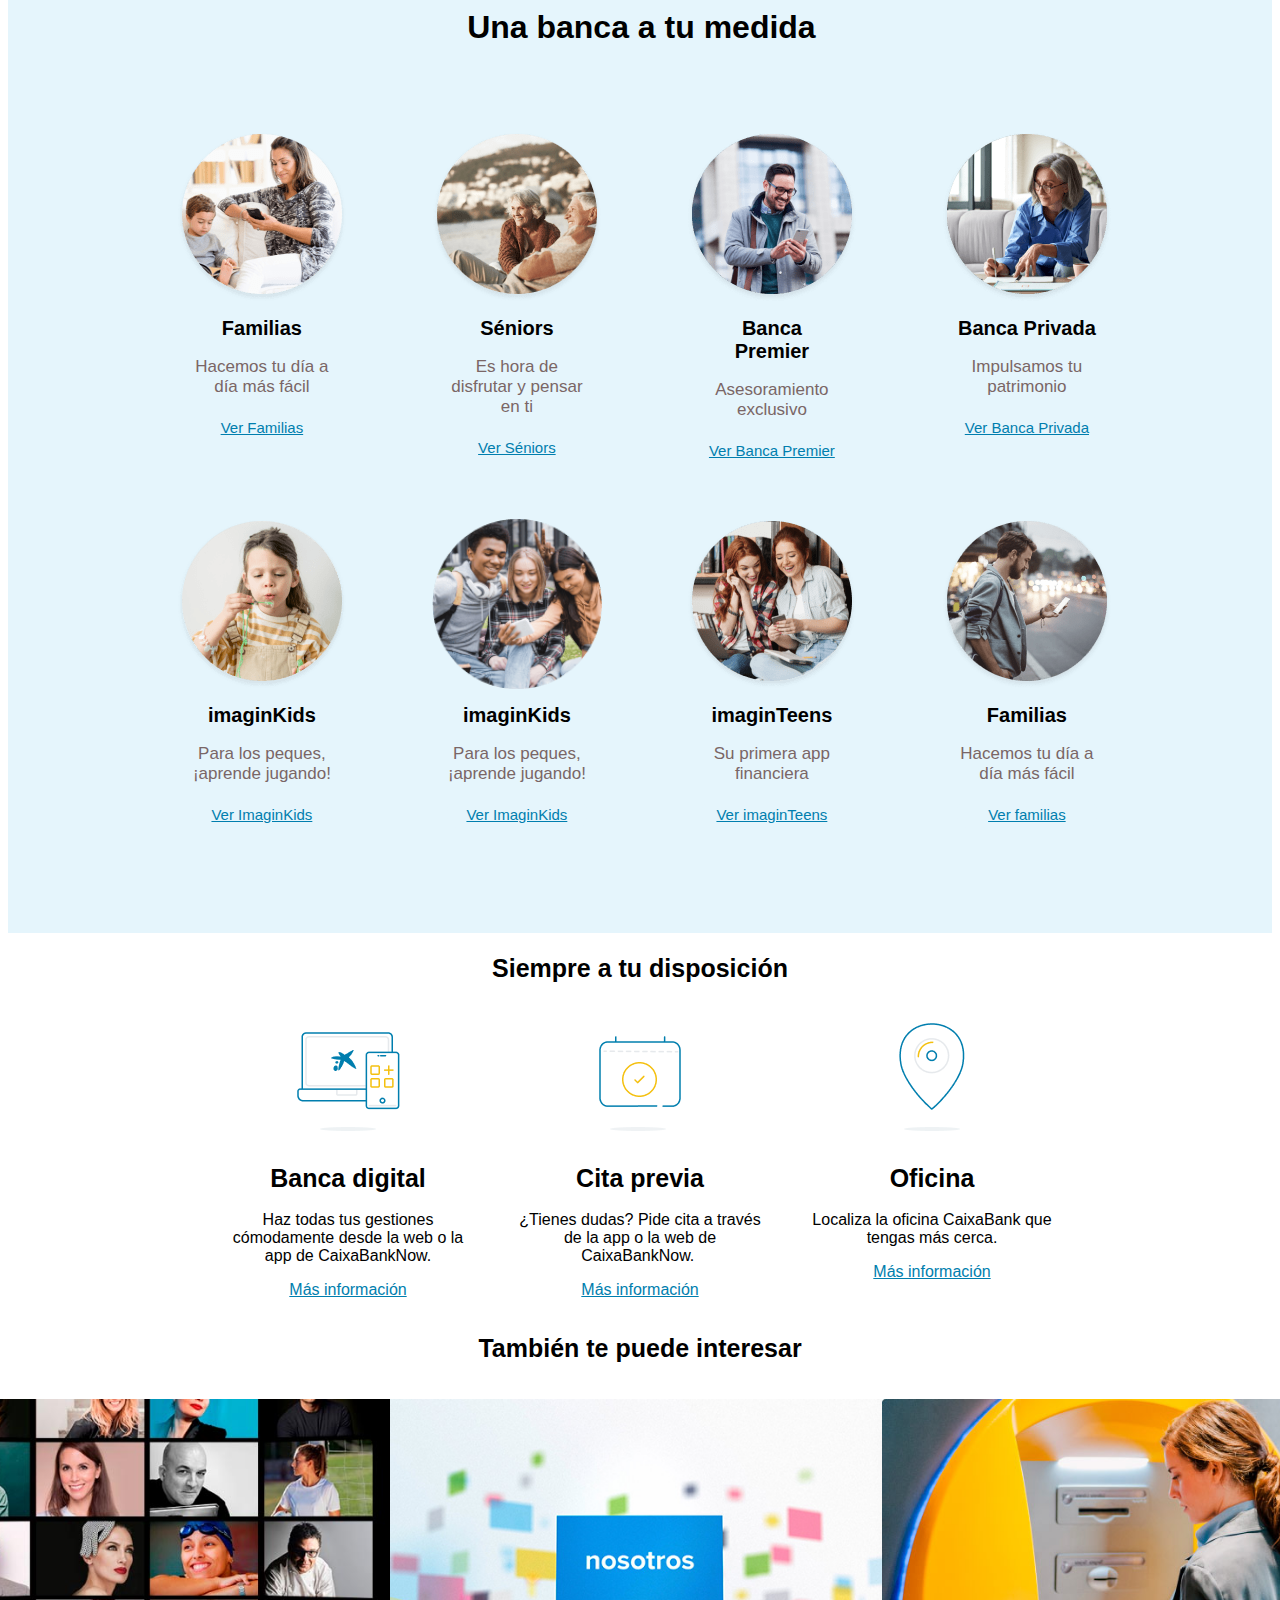
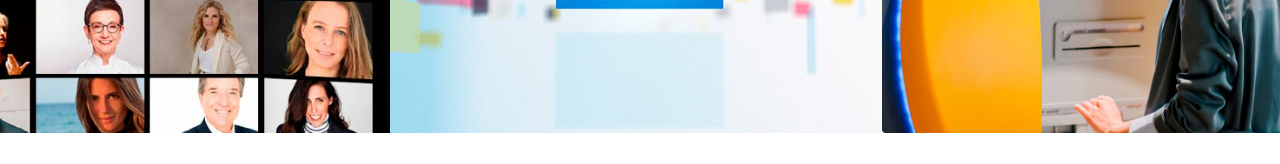
==== commit cbd5dedb: "join body 1 to body 2" ====
--- a/html/index.html
+++ b/html/index.html
@@ -9,6 +9,58 @@
 </head>
 
 <body>
+    <nav class="l-head">
+        <img class="c-logo" src="../images/logo-caixa.png" alt="">
+    </nav>
+    <div class="c-banner">
+
+
+        <div class="c-card--main">
+            <div class="c-title">Nueva cuenta Online sin comisiones, sin condiciones</div>
+            <br>
+            <div class="c-text">Hazte cliente y aprovechas las ventajas de la Cuenta Online Caixabank</div>
+            <br>
+            <a class="c-button">Más información</a>
+
+        </div>
+
+
+    </div>
+
+    <div class="c-needs">
+
+        
+        <div class="c-subtitle">¿Qué necesitas?</div>
+        <br>
+
+        <div class="l-columns--4-center">
+
+        <div class="c-card--small">
+        <div class="c-image"><img src="../Proyecto_Caixabank/Imagenes/reloj.png"></div>
+        <div class="c-text c-text--bold"> Cuentas <p class="c-button--more">Ver más ></p></div>
+        </div>
+
+        <div class="c-card--small">
+        <div class="c-image"><img src="../Proyecto_Caixabank/Imagenes/billete.png"></div>
+        <div class="c-text c-text--bold">Tarjetas <p class="c-button--more">Ver más ></p></div>
+        </div>
+
+        <div class="c-card--small">
+        <div class="c-image"><img src="../Proyecto_Caixabank/Imagenes/paraguas.png"></div>        
+        <div class="c-text c-text--bold">Seguros<p class="c-button--more">Ver más ></p></div>
+        </div>
+
+        <div class="c-card--small">
+        <div class="c-image"><img src="../Proyecto_Caixabank/Imagenes/hucha.png"></div>
+        <div class="c-text c-text--bold">Fondos<p class="c-button--more">Ver más ></p></div>
+        </div>
+
+        </div>
+
+    </div>
+
+
+    </div>
     <div class="l-background">
         <div class="l-columns">
             <div class="l-columns--2">
@@ -115,9 +167,6 @@
     </div>
 
     <div class="l-main-page">
-        <nav class="l-head">
-            <img class="c-logo" src="../images/logo-caixa.png" alt="">
-        </nav>
         <div class="l-disposition">
             <h2 class="c-subtitle">Siempre a tu disposición</h2>
             <ul class="l-colums l-colums--3">
--- a/css/index.css
+++ b/css/index.css
@@ -8,8 +8,45 @@
     --color-text-secondary: #7A6666;
 }
 
-*{
+* {
     font-family: sans-serif;
+}
+
+.c-button {
+
+    --c-button-strong-color: var(--color-primary);
+    --c-button-weak-color: var(--color-secondary);
+
+    font-family: Arial, Helvetica, sans-serif;
+    font-size: 16px;
+    font-weight: bold;
+    padding: 14px 28px 14px 28px;
+
+    border-radius: 30px;
+    border-width: 1px;
+    border-style: solid;
+
+    display: inline-block;
+    cursor: pointer;
+    text-decoration: none;
+
+    border-color: var(--c-button-strong-color);
+    background-color: var(--c-button-strong-color);
+    color: var(--c-button-weak-color);
+
+}
+
+.c-button--more{
+
+    --c-button-strong-color: var(--color-secondary);
+    --c-button-weak-color: var(--color-primary);
+
+    font-family: Arial, Helvetica, sans-serif;
+    font-size: 16px;
+    
+
+    color: var(--c-button-strong-color);
+
 }
 
 .c-card {
@@ -22,12 +59,21 @@
     margin: 15px 15px 15px 15px;
 }
 
-.c-card-image{
+.c-card-image {
     display: flex;
     justify-content: center;
 }
 
-.c-card--vertical{
+.c-title {
+    --c-title-color: var(--color-black);
+
+    font-family: Arial, Helvetica, sans-serif;
+    font-size: 35px;
+    font-weight: bold;
+    color: var(--c-title-color);
+}
+
+.c-card--vertical {
     box-shadow: none;
     width: 250px;
 
@@ -35,35 +81,88 @@
     flex-direction: column;
 }
 
-.c-subtitle--litle{
+.c-card--main{
+    background-color: #eff8fb;
+    padding: 120px 100px 100px 100px;
+    width: 550px;
+}
+
+.c-card--small{
+
+    background-color: #ffffff;
+    padding: 20px 80px 20px 10px;
+    height: 50px;
+    width: 150px;
+    
+    display: flex;
+
+    border-radius: 10px;
+    border-width: 1px;
+    border-style: solid;
+    border-color: #333333;
+}
+
+.c-subtitle--litle {
     text-align: center;
     margin-bottom: 1px;
 }
 
-.c-card-img--big{
+.c-card-img--big {
     width: 500px;
     height: auto;
 }
 
-.c-text{
+.c-text {
     text-align: center;
     margin-top: 1px;
 }
 
-.c-link{
-    --color-link: var( --color-secondary);
-
-    color: var( --color-link);
+.c-needs{
+    padding-top: 30px;
+}
+
+
+.c-banner{
+    display: flex;
+    align-items: center;
+    background-image: url("../Proyecto_Caixabank/Imagenes/Terrat-abrir-cuenta_VF_1920x480.jpg");
+    height: 400px;
+}
+
+.c-text--bold{
+    --c-title-color: var(--color-black);
+
+    font-family: sans-serif;
+    font-size: 16px;
+    color: var(--c-title-color);
+    font-weight: bold;
+}
+
+
+.c-link {
+    --color-link: var(--color-secondary);
+
+    color: var(--color-link);
     display: flex;
     justify-content: center;
 }
 
-.c-logo{
+.c-logo {
     width: 200px;
     height: auto;
 }
 
-.c-subtitle{
+.c-subtitle {
+    --c-title-color: var(--color-black);
+
+    font-family: Arial, Helvetica, sans-serif;
+    font-size: 25px;
+    font-weight: bold;
+    color: var(--c-title-color);
+    text-align: center;
+}
+
+.c-subtitle--center {
     text-align: center;
 }
 
@@ -165,7 +264,7 @@
     margin-bottom: 50px;
 }
 
-.l-head{
+.l-head {
     display: flex;
     justify-content: center;
 }
@@ -178,17 +277,24 @@
     display: grid;
     grid-template-columns: 1fr 1fr 1fr 1fr;
     grid-template-rows: 1fr;
-    background-color: #000000;
-}
-
-.l-colums--3{
+    
+}
+
+.l-columns--4-center {
+    display: flex;
+    flex-wrap: wrap;
+    justify-content: center;
+    gap: 10px;
+}
+
+.l-colums--3 {
     display: flex;
     flex-wrap: wrap;
     justify-content: space-between;
     padding: 0px 200px 0px 200px;
 }
 
-.l-colums--padding{
+.l-colums--padding {
     padding: 0px 0px 0px 0px;
 }
 
